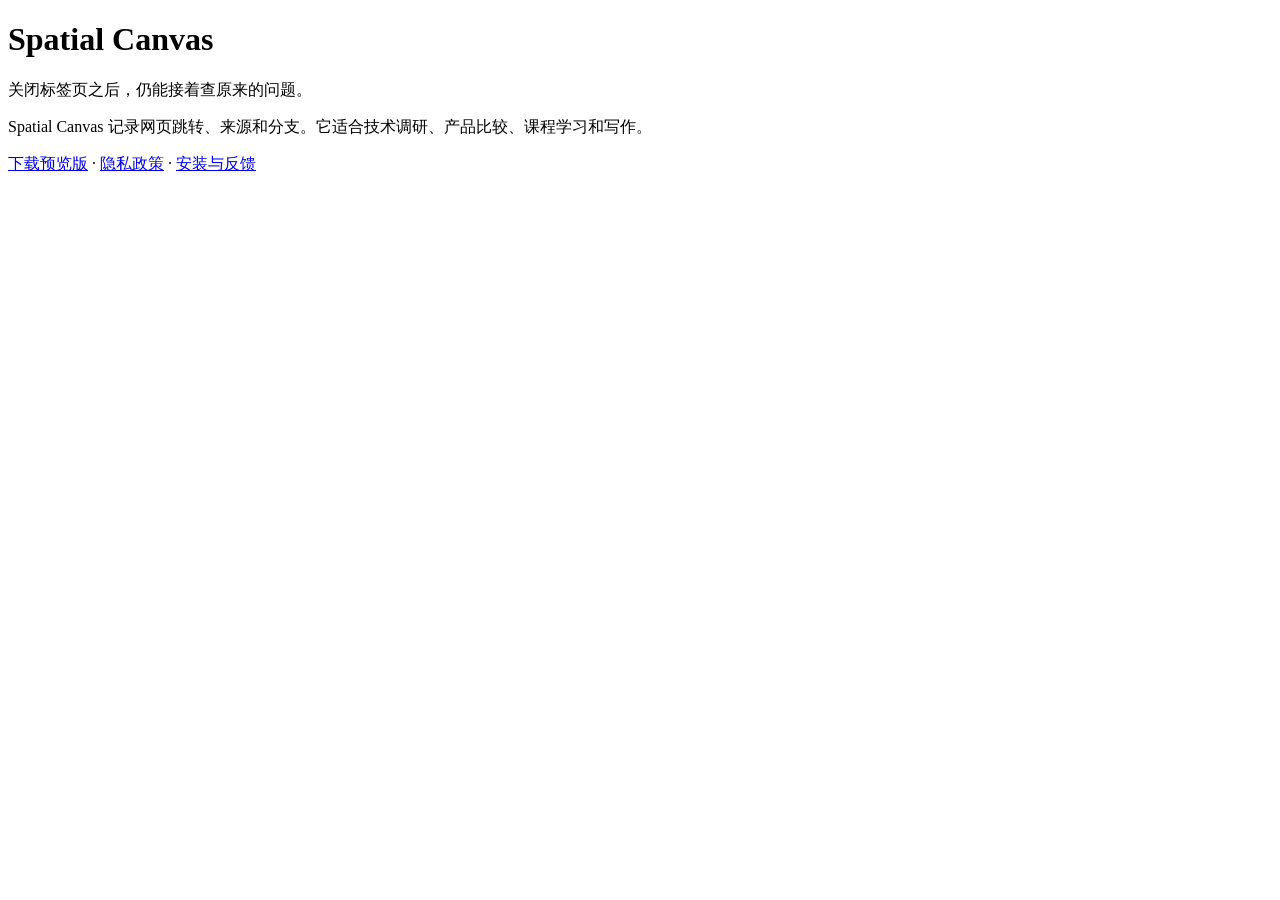
==== index.html @ 8e19e88d "publish index.html" ====
<!doctype html>
<meta charset="utf-8">
<title>Spatial Canvas</title>
<meta name="viewport" content="width=device-width,initial-scale=1">
<h1>Spatial Canvas</h1>
<p>关闭标签页之后，仍能接着查原来的问题。</p>
<p>Spatial Canvas 记录网页跳转、来源和分支。它适合技术调研、产品比较、课程学习和写作。</p>
<p><a href="https://github.com/PseudoPau/spatial-canvas-releases/releases">下载预览版</a> · <a href="privacy.html">隐私政策</a> · <a href="support.html">安装与反馈</a></p>
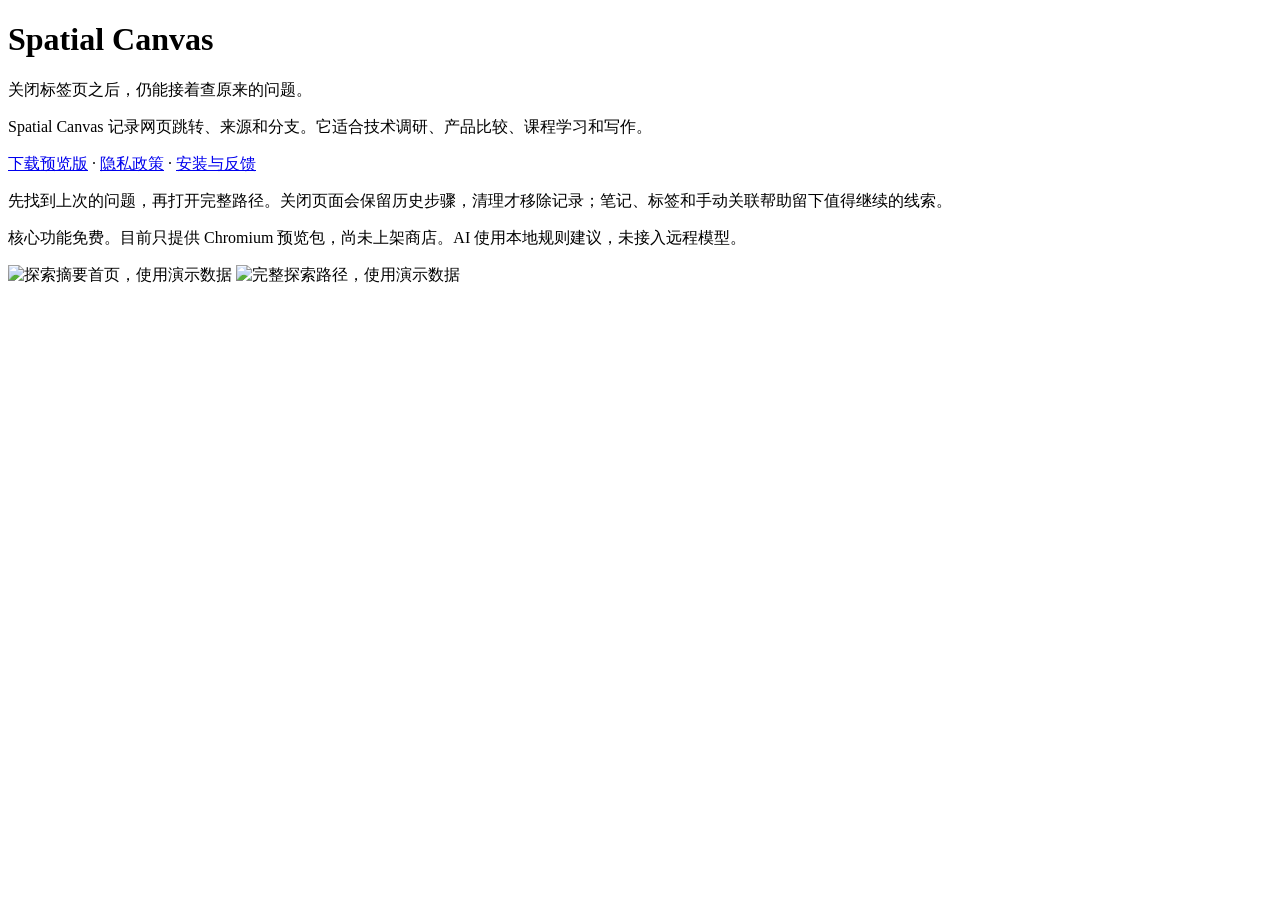
==== commit 052446f4: "publish index.html" ====
--- a/index.html
+++ b/index.html
@@ -2,7 +2,12 @@
 <meta charset="utf-8">
 <title>Spatial Canvas</title>
 <meta name="viewport" content="width=device-width,initial-scale=1">
+<link rel="stylesheet" href="style.css">
 <h1>Spatial Canvas</h1>
 <p>关闭标签页之后，仍能接着查原来的问题。</p>
 <p>Spatial Canvas 记录网页跳转、来源和分支。它适合技术调研、产品比较、课程学习和写作。</p>
 <p><a href="https://github.com/PseudoPau/spatial-canvas-releases/releases">下载预览版</a> · <a href="privacy.html">隐私政策</a> · <a href="support.html">安装与反馈</a></p>
+<p>先找到上次的问题，再打开完整路径。关闭页面会保留历史步骤，清理才移除记录；笔记、标签和手动关联帮助留下值得继续的线索。</p>
+<p>核心功能免费。目前只提供 Chromium 预览包，尚未上架商店。AI 使用本地规则建议，未接入远程模型。</p>
+<img src="images/home.png" alt="探索摘要首页，使用演示数据">
+<img src="images/path.png" alt="完整探索路径，使用演示数据">
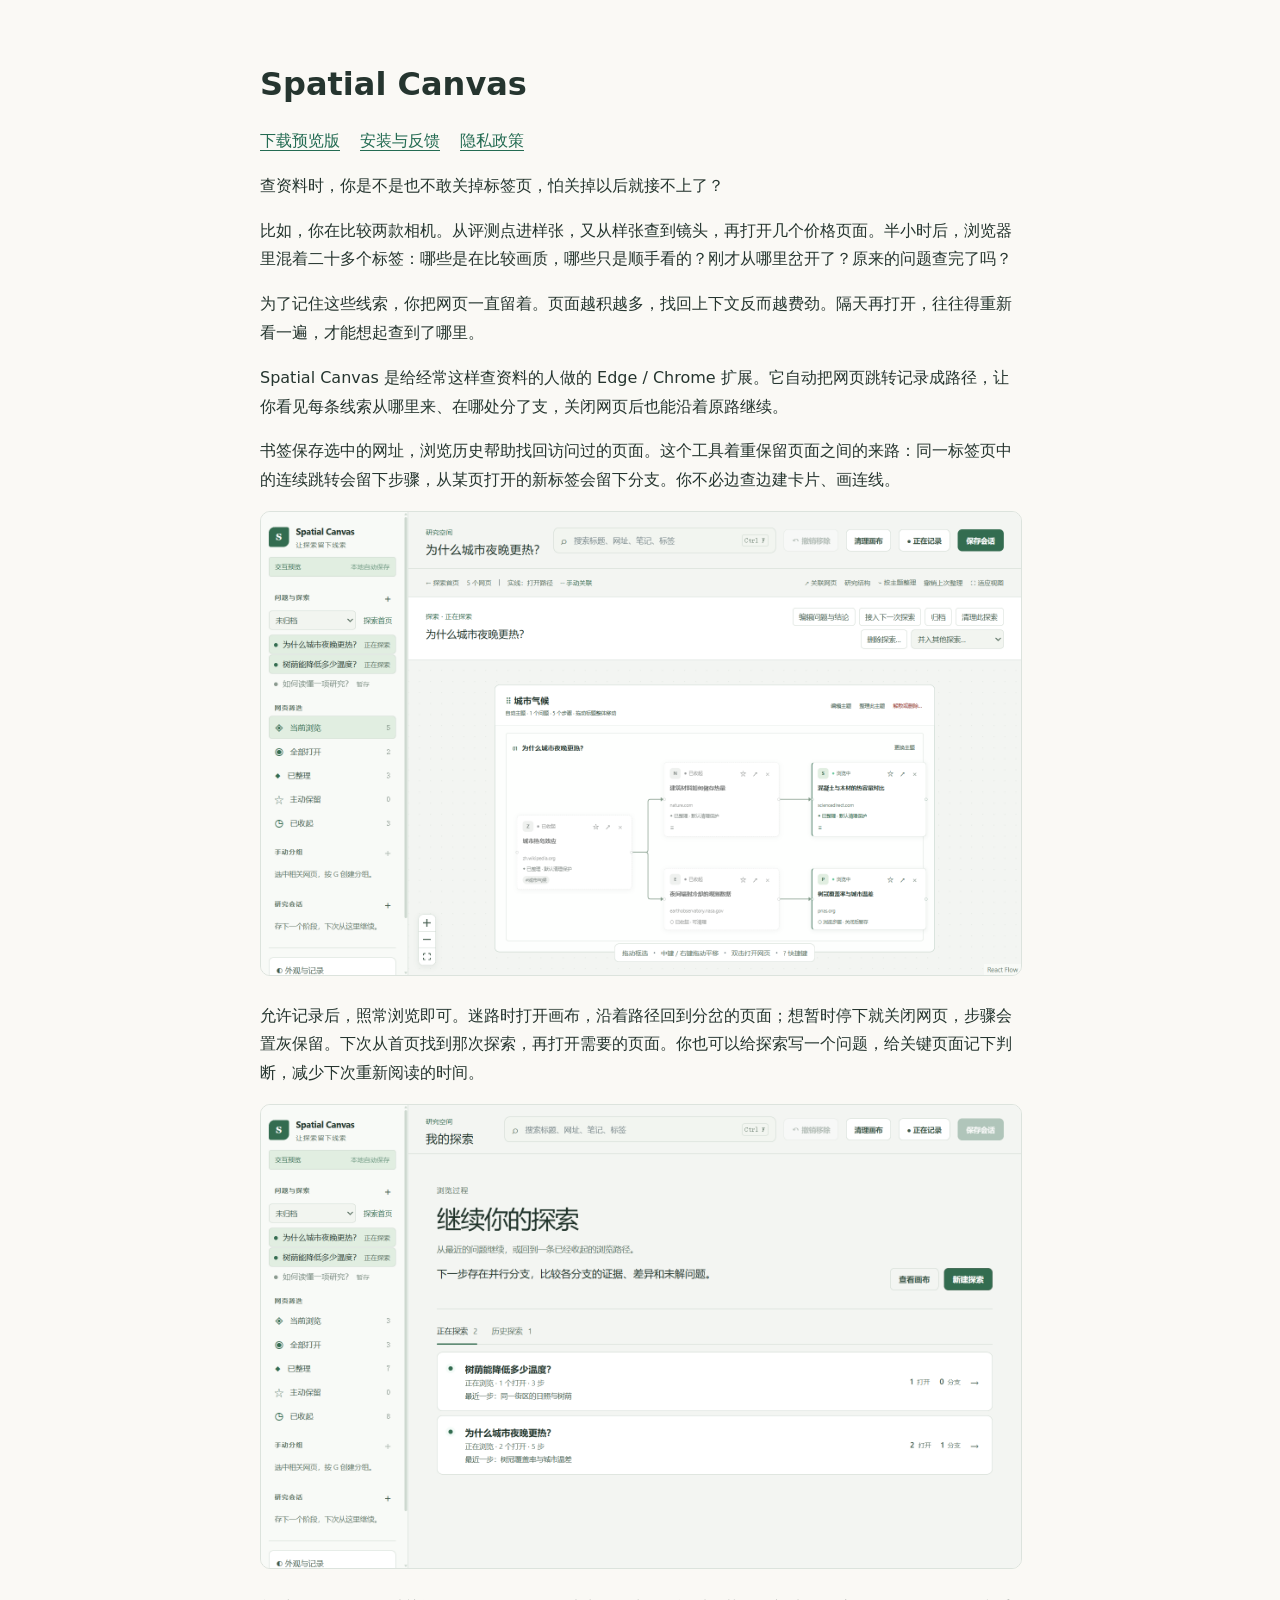
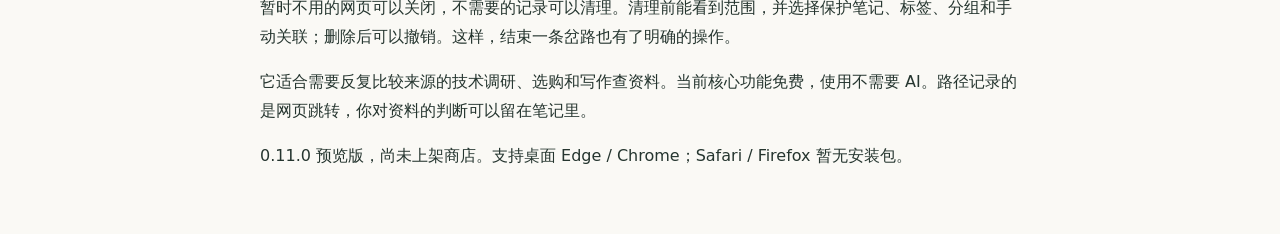
==== commit adf17441: "docs: explain browsing detours and returning to research" ====
--- a/index.html
+++ b/index.html
@@ -1,13 +1,20 @@
-<!doctype html>
-<meta charset="utf-8">
-<title>Spatial Canvas</title>
-<meta name="viewport" content="width=device-width,initial-scale=1">
-<link rel="stylesheet" href="style.css">
-<h1>Spatial Canvas</h1>
-<p>关闭标签页之后，仍能接着查原来的问题。</p>
-<p>Spatial Canvas 记录网页跳转、来源和分支。它适合技术调研、产品比较、课程学习和写作。</p>
-<p><a href="https://github.com/PseudoPau/spatial-canvas-releases/releases">下载预览版</a> · <a href="privacy.html">隐私政策</a> · <a href="support.html">安装与反馈</a></p>
-<p>先找到上次的问题，再打开完整路径。关闭页面会保留历史步骤，清理才移除记录；笔记、标签和手动关联帮助留下值得继续的线索。</p>
-<p>核心功能免费。目前只提供 Chromium 预览包，尚未上架商店。AI 使用本地规则建议，未接入远程模型。</p>
-<img src="images/home.png" alt="探索摘要首页，使用演示数据">
-<img src="images/path.png" alt="完整探索路径，使用演示数据">
+<!doctype html>
+<html lang="zh-CN">
+<meta charset="utf-8">
+<title>Spatial Canvas</title>
+<meta name="viewport" content="width=device-width,initial-scale=1">
+<link rel="stylesheet" href="style.css">
+<h1>Spatial Canvas</h1>
+<nav><a href="https://github.com/PseudoPau/spatial-canvas-releases/releases">下载预览版</a><a href="support.html">安装与反馈</a><a href="privacy.html">隐私政策</a></nav>
+<p>查资料时，你是不是也不敢关掉标签页，怕关掉以后就接不上了？</p>
+<p>比如，你在比较两款相机。从评测点进样张，又从样张查到镜头，再打开几个价格页面。半小时后，浏览器里混着二十多个标签：哪些是在比较画质，哪些只是顺手看的？刚才从哪里岔开了？原来的问题查完了吗？</p>
+<p>为了记住这些线索，你把网页一直留着。页面越积越多，找回上下文反而越费劲。隔天再打开，往往得重新看一遍，才能想起查到了哪里。</p>
+<p>Spatial Canvas 是给经常这样查资料的人做的 Edge / Chrome 扩展。它自动把网页跳转记录成路径，让你看见每条线索从哪里来、在哪处分了支，关闭网页后也能沿着原路继续。</p>
+<p>书签保存选中的网址，浏览历史帮助找回访问过的页面。这个工具着重保留页面之间的来路：同一标签页中的连续跳转会留下步骤，从某页打开的新标签会留下分支。你不必边查边建卡片、画连线。</p>
+<img src="images/path.png" alt="探索路径：查看页面的来源和分支，灰色步骤表示网页已关闭；图中为演示数据">
+<p>允许记录后，照常浏览即可。迷路时打开画布，沿着路径回到分岔的页面；想暂时停下就关闭网页，步骤会置灰保留。下次从首页找到那次探索，再打开需要的页面。你也可以给探索写一个问题，给关键页面记下判断，减少下次重新阅读的时间。</p>
+<img src="images/home.png" alt="首页：先找到正在查的问题，再进入它的路径；图中为演示数据">
+<p>暂时不用的网页可以关闭，不需要的记录可以清理。清理前能看到范围，并选择保护笔记、标签、分组和手动关联；删除后可以撤销。这样，结束一条岔路也有了明确的操作。</p>
+<p>它适合需要反复比较来源的技术调研、选购和写作查资料。当前核心功能免费，使用不需要 AI。路径记录的是网页跳转，你对资料的判断可以留在笔记里。</p>
+<p>0.11.0 预览版，尚未上架商店。支持桌面 Edge / Chrome；Safari / Firefox 暂无安装包。</p>
+</html>
--- a/style.css
+++ b/style.css
@@ -0,0 +1 @@
+:root{font-family:system-ui,-apple-system,"Segoe UI",sans-serif;color:#25352f;background:#faf9f5;color-scheme:light}body{max-width:760px;margin:64px auto;padding:0 24px;line-height:1.8}h1{font-size:32px;line-height:1.3}h2{font-size:20px;margin-top:32px}a{color:#236b52;text-underline-offset:4px}nav{display:flex;gap:20px;flex-wrap:wrap}img{max-width:100%;height:auto;border:1px solid #dce3dd;border-radius:10px}small{color:#5e6e65}code{background:#edf1eb;padding:2px 5px;border-radius:4px}footer{margin-top:48px;border-top:1px solid #dce3dd;padding-top:16px;font-size:14px}
